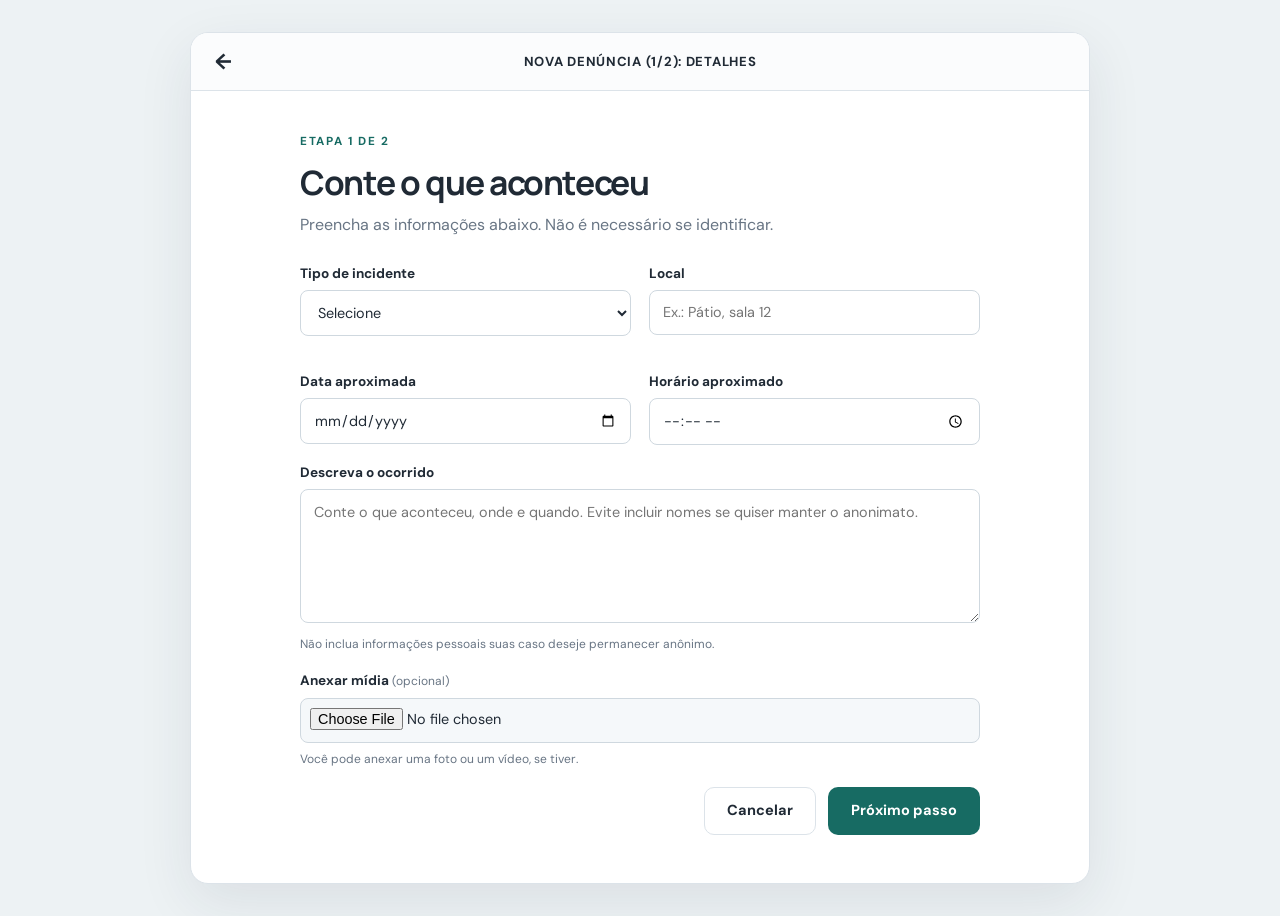
==== denuncia.html @ f92b22c4 "Add files via upload" ====
<!DOCTYPE html>
<html lang="pt-BR">
<head>
  <meta charset="UTF-8">
  <meta name="viewport" content="width=device-width, initial-scale=1.0">
  <title>Nova denúncia — Portal Escolar</title>
  <link rel="stylesheet" href="style.css">
</head>
<body>
  <main class="page-shell">
    <header class="topbar">
      <a class="back-link" href="index.html" aria-label="Voltar ao início">←</a>
      <span>Nova denúncia (1/2): Detalhes</span>
    </header>

    <section class="content form-content">
      <p class="step-label">ETAPA 1 DE 2</p>
      <h1>Conte o que aconteceu</h1>
      <p class="intro">Preencha as informações abaixo. Não é necessário se identificar.</p>

      <form action="sucesso.html" method="get">
        <div class="form-grid">
          <div class="field">
            <label for="tipo">Tipo de incidente</label>
            <select id="tipo" name="tipo" required>
              <option value="">Selecione</option>
              <option>Bullying</option>
              <option>Vandalismo</option>
              <option>Ameaça ou violência</option>
              <option>Problema de segurança</option>
              <option>Discriminação</option>
              <option>Outro</option>
            </select>
          </div>

          <div class="field">
            <label for="local">Local</label>
            <input id="local" name="local" type="text" placeholder="Ex.: Pátio, sala 12">
          </div>

          <div class="field">
            <label for="data">Data aproximada</label>
            <input id="data" name="data" type="date">
          </div>

          <div class="field">
            <label for="hora">Horário aproximado</label>
            <input id="hora" name="hora" type="time">
          </div>
        </div>

        <div class="field">
          <label for="descricao">Descreva o ocorrido</label>
          <textarea id="descricao" name="descricao" rows="5"
            placeholder="Conte o que aconteceu, onde e quando. Evite incluir nomes se quiser manter o anonimato."></textarea>
          <small>Não inclua informações pessoais suas caso deseje permanecer anônimo.</small>
        </div>

        <div class="field">
          <label for="midia">Anexar mídia <span class="optional">(opcional)</span></label>
          <input class="file-input" id="midia" name="midia" type="file" accept="image/*,video/*">
          <small>Você pode anexar uma foto ou um vídeo, se tiver.</small>
        </div>

        <div class="form-actions">
          <a class="button button-secondary" href="index.html">Cancelar</a>
          <button class="button button-primary" type="submit">Próximo passo</button>
        </div>
      </form>
    </section>
  </main>
</body>
</html>
---- style.css ----
@import url('https://fonts.googleapis.com/css2?family=DM+Sans:wght@400;500;600;700&family=Manrope:wght@500;600;700;800&display=swap');

:root {
  --ink: #202a35;
  --muted: #687584;
  --line: #dce3e9;
  --paper: #ffffff;
  --surface: #f5f8fa;
  --primary: #176b63;
  --primary-dark: #10554f;
  --focus: #9ddbd2;
}

* { box-sizing: border-box; }

body {
  margin: 0;
  min-height: 100vh;
  padding: 32px 18px;
  display: grid;
  place-items: center;
  color: var(--ink);
  background: #edf2f4;
  font-family: 'DM Sans', Arial, sans-serif;
}

.page-shell {
  width: min(100%, 900px);
  min-height: 570px;
  overflow: hidden;
  background: var(--paper);
  border: 1px solid var(--line);
  border-radius: 18px;
  box-shadow: 0 18px 55px rgba(29, 48, 61, .09);
}

.topbar {
  min-height: 58px;
  padding: 17px 26px;
  display: flex;
  align-items: center;
  justify-content: center;
  position: relative;
  border-bottom: 1px solid var(--line);
  background: #fbfcfd;
  text-align: center;
  text-transform: uppercase;
  letter-spacing: .055em;
  font-size: .82rem;
  font-weight: 700;
}

.back-link {
  position: absolute;
  left: 24px;
  color: var(--ink);
  text-decoration: none;
  font-size: 1.35rem;
}

.content {
  width: min(100% - 48px, 680px);
  margin: 0 auto;
  padding: 64px 0;
}

.home-content, .success-content { text-align: center; }

.eyebrow, .step-label {
  margin: 0 0 13px;
  color: var(--primary);
  font-size: .73rem;
  font-weight: 700;
  letter-spacing: .14em;
}

h1 {
  margin: 0;
  font-family: 'Manrope', sans-serif;
  font-size: clamp(1.8rem, 4vw, 2.65rem);
  line-height: 1.2;
  letter-spacing: -.04em;
}

.intro {
  max-width: 510px;
  margin: 16px auto 30px;
  color: var(--muted);
  line-height: 1.65;
}

.button {
  min-height: 48px;
  padding: 13px 22px;
  display: inline-flex;
  align-items: center;
  justify-content: center;
  border: 1px solid transparent;
  border-radius: 10px;
  font: 700 .91rem 'DM Sans', sans-serif;
  text-decoration: none;
  cursor: pointer;
  transition: background .2s, transform .2s, border-color .2s;
}

.button:hover { transform: translateY(-1px); }
.button-primary { color: white; background: var(--primary); }
.button-primary:hover { background: var(--primary-dark); }
.button-secondary { color: var(--ink); background: white; border-color: var(--line); }
.button-secondary:hover { background: var(--surface); }

.topics {
  margin: 46px auto 0;
  display: flex;
  justify-content: center;
  gap: clamp(24px, 7vw, 65px);
}

.topic {
  display: grid;
  justify-items: center;
  gap: 8px;
  color: #4d5b68;
  font-size: .82rem;
  font-weight: 600;
}

.topic-icon { font-size: 1.5rem; }

.page-footer {
  padding: 18px;
  border-top: 1px solid var(--line);
  color: var(--muted);
  text-align: center;
  font-size: .75rem;
}

.form-content { padding-top: 42px; padding-bottom: 48px; }
.form-content h1 { font-size: clamp(1.65rem, 3vw, 2.1rem); }
.form-content .intro { margin: 10px 0 26px; }

.form-grid {
  display: grid;
  grid-template-columns: repeat(2, minmax(0, 1fr));
  gap: 18px;
}

.field { min-width: 0; margin-bottom: 19px; }
.field label {
  display: block;
  margin-bottom: 8px;
  font-size: .85rem;
  font-weight: 700;
}

input, select, textarea {
  width: 100%;
  padding: 12px 13px;
  border: 1px solid #cfd8df;
  border-radius: 8px;
  outline: none;
  background: white;
  color: var(--ink);
  font: 400 .9rem 'DM Sans', sans-serif;
}

input, select { min-height: 45px; }
textarea { resize: vertical; line-height: 1.5; }
input:focus, select:focus, textarea:focus {
  border-color: var(--primary);
  box-shadow: 0 0 0 3px rgba(23, 107, 99, .12);
}

small, .optional {
  display: block;
  margin-top: 7px;
  color: var(--muted);
  font-size: .75rem;
  line-height: 1.5;
}
.optional { display: inline; margin: 0; font-weight: 400; }
.file-input { padding: 9px; background: var(--surface); }

.form-actions {
  margin-top: 12px;
  display: flex;
  justify-content: flex-end;
  gap: 12px;
}

.success-content { padding-top: 48px; }
.success-icon {
  width: 82px;
  height: 82px;
  margin: 0 auto 24px;
  display: grid;
  place-items: center;
  border: 2px solid #b8ded7;
  border-radius: 50%;
  color: var(--primary);
  background: #eff9f6;
  font-size: 2.5rem;
  font-weight: 500;
}
.success-content .intro { margin-bottom: 24px; }
.protocol-card {
  width: min(100%, 360px);
  margin: 0 auto;
  padding: 18px;
  display: flex;
  justify-content: center;
  align-items: center;
  gap: 9px;
  border: 1px solid var(--line);
  border-radius: 12px;
  background: var(--surface);
}
.protocol-label { color: var(--muted); font-size: .88rem; }
.protocol-card strong { font-size: 1.1rem; letter-spacing: .04em; }
.help-text { margin: 13px 0 30px; color: var(--muted); font-size: .82rem; }
.success-actions { justify-content: center; flex-wrap: wrap; }

@media (max-width: 600px) {
  body { padding: 12px; place-items: start center; }
  .page-shell { min-height: calc(100vh - 24px); border-radius: 13px; }
  .topbar { padding-inline: 42px; font-size: .72rem; }
  .content { width: min(100% - 36px, 680px); padding-top: 46px; }
  .form-grid { grid-template-columns: 1fr; gap: 0; }
  .form-actions { flex-direction: column-reverse; }
  .form-actions .button { width: 100%; }
  .topics { gap: 22px; }
}
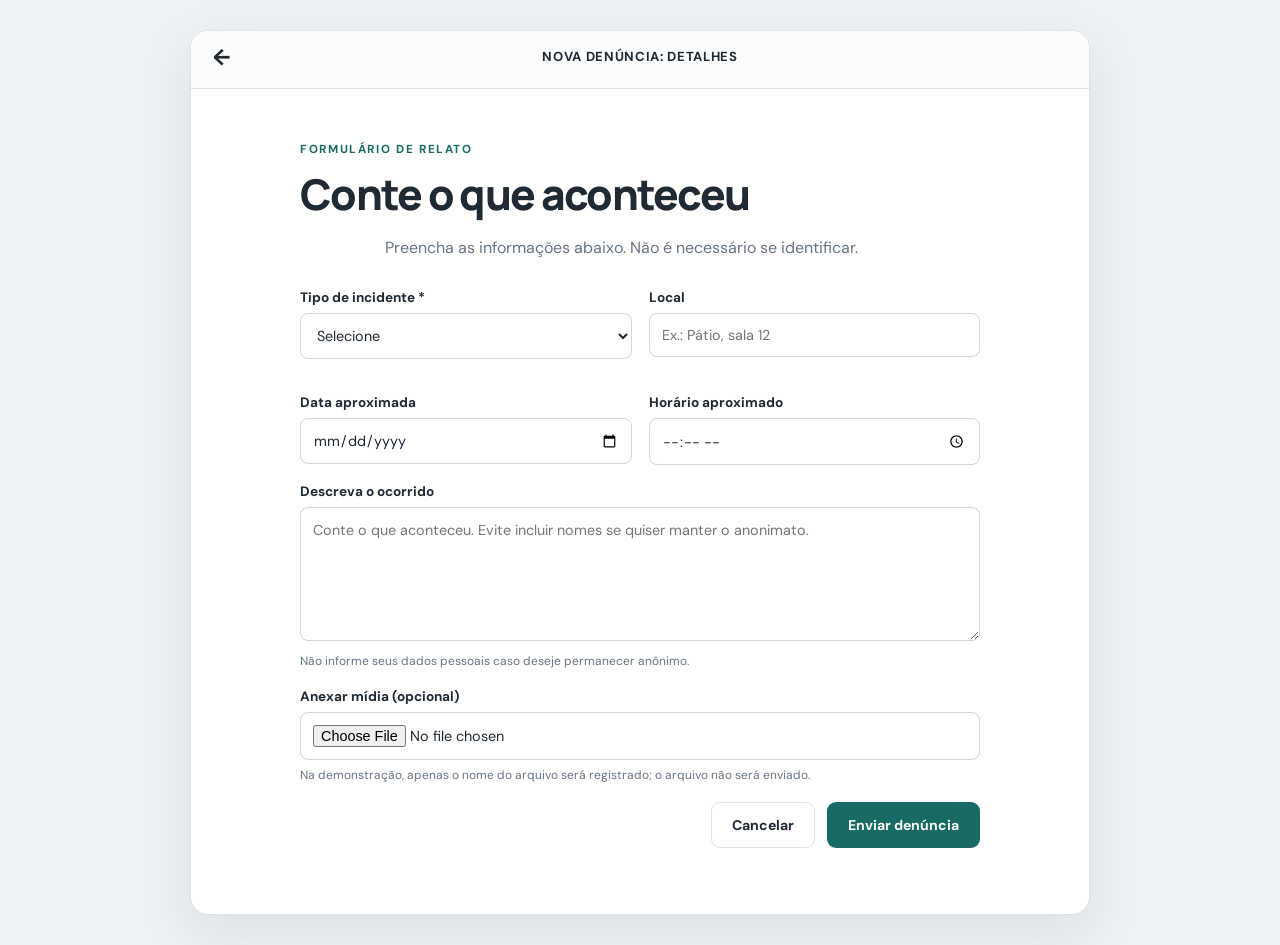
==== commit 14b28714: "Add files via upload" ====
--- a/denuncia.html
+++ b/denuncia.html
@@ -1,73 +1,12 @@
-<!DOCTYPE html>
-<html lang="pt-BR">
-<head>
-  <meta charset="UTF-8">
-  <meta name="viewport" content="width=device-width, initial-scale=1.0">
-  <title>Nova denúncia — Portal Escolar</title>
-  <link rel="stylesheet" href="style.css">
-</head>
-<body>
-  <main class="page-shell">
-    <header class="topbar">
-      <a class="back-link" href="index.html" aria-label="Voltar ao início">←</a>
-      <span>Nova denúncia (1/2): Detalhes</span>
-    </header>
-
-    <section class="content form-content">
-      <p class="step-label">ETAPA 1 DE 2</p>
-      <h1>Conte o que aconteceu</h1>
-      <p class="intro">Preencha as informações abaixo. Não é necessário se identificar.</p>
-
-      <form action="sucesso.html" method="get">
-        <div class="form-grid">
-          <div class="field">
-            <label for="tipo">Tipo de incidente</label>
-            <select id="tipo" name="tipo" required>
-              <option value="">Selecione</option>
-              <option>Bullying</option>
-              <option>Vandalismo</option>
-              <option>Ameaça ou violência</option>
-              <option>Problema de segurança</option>
-              <option>Discriminação</option>
-              <option>Outro</option>
-            </select>
-          </div>
-
-          <div class="field">
-            <label for="local">Local</label>
-            <input id="local" name="local" type="text" placeholder="Ex.: Pátio, sala 12">
-          </div>
-
-          <div class="field">
-            <label for="data">Data aproximada</label>
-            <input id="data" name="data" type="date">
-          </div>
-
-          <div class="field">
-            <label for="hora">Horário aproximado</label>
-            <input id="hora" name="hora" type="time">
-          </div>
-        </div>
-
-        <div class="field">
-          <label for="descricao">Descreva o ocorrido</label>
-          <textarea id="descricao" name="descricao" rows="5"
-            placeholder="Conte o que aconteceu, onde e quando. Evite incluir nomes se quiser manter o anonimato."></textarea>
-          <small>Não inclua informações pessoais suas caso deseje permanecer anônimo.</small>
-        </div>
-
-        <div class="field">
-          <label for="midia">Anexar mídia <span class="optional">(opcional)</span></label>
-          <input class="file-input" id="midia" name="midia" type="file" accept="image/*,video/*">
-          <small>Você pode anexar uma foto ou um vídeo, se tiver.</small>
-        </div>
-
-        <div class="form-actions">
-          <a class="button button-secondary" href="index.html">Cancelar</a>
-          <button class="button button-primary" type="submit">Próximo passo</button>
-        </div>
-      </form>
-    </section>
-  </main>
-</body>
-</html>
+<!doctype html>
+<html lang="pt-BR"><head><meta charset="utf-8"><meta name="viewport" content="width=device-width,initial-scale=1"><title>Nova denúncia</title><link rel="stylesheet" href="style.css"></head>
+<body><main class="page-shell"><header class="topbar"><a class="back" href="index.html">←</a>Nova denúncia: Detalhes</header>
+<section class="content"><p class="eyebrow">FORMULÁRIO DE RELATO</p><h1>Conte o que aconteceu</h1><p class="intro">Preencha as informações abaixo. Não é necessário se identificar.</p>
+<form id="reportForm"><div class="form-grid">
+<div class="field"><label for="tipo">Tipo de incidente *</label><select id="tipo" name="tipo" required><option value="">Selecione</option><option>Bullying</option><option>Vandalismo</option><option>Ameaça ou violência</option><option>Problema de segurança</option><option>Discriminação</option><option>Outro</option></select></div>
+<div class="field"><label for="local">Local</label><input id="local" name="local" placeholder="Ex.: Pátio, sala 12"></div>
+<div class="field"><label for="data">Data aproximada</label><input id="data" name="data" type="date"></div>
+<div class="field"><label for="hora">Horário aproximado</label><input id="hora" name="hora" type="time"></div></div>
+<div class="field"><label for="descricao">Descreva o ocorrido</label><textarea id="descricao" name="descricao" rows="5" placeholder="Conte o que aconteceu. Evite incluir nomes se quiser manter o anonimato."></textarea><small>Não informe seus dados pessoais caso deseje permanecer anônimo.</small></div>
+<div class="field"><label for="midia">Anexar mídia (opcional)</label><input id="midia" name="midia" type="file" accept="image/*,video/*"><small>Na demonstração, apenas o nome do arquivo será registrado; o arquivo não será enviado.</small><span id="fileName" class="file-name"></span></div>
+<div class="actions"><a class="button secondary" href="index.html">Cancelar</a><button class="button primary" type="submit">Enviar denúncia</button></div></form><p id="formMessage" class="message"></p></section></main><script src="app.js"></script></body></html>
--- a/style.css
+++ b/style.css
@@ -1,232 +1,27 @@
 @import url('https://fonts.googleapis.com/css2?family=DM+Sans:wght@400;500;600;700&family=Manrope:wght@500;600;700;800&display=swap');
-
-:root {
-  --ink: #202a35;
-  --muted: #687584;
-  --line: #dce3e9;
-  --paper: #ffffff;
-  --surface: #f5f8fa;
-  --primary: #176b63;
-  --primary-dark: #10554f;
-  --focus: #9ddbd2;
-}
-
-* { box-sizing: border-box; }
-
-body {
-  margin: 0;
-  min-height: 100vh;
-  padding: 32px 18px;
-  display: grid;
-  place-items: center;
-  color: var(--ink);
-  background: #edf2f4;
-  font-family: 'DM Sans', Arial, sans-serif;
-}
-
-.page-shell {
-  width: min(100%, 900px);
-  min-height: 570px;
-  overflow: hidden;
-  background: var(--paper);
-  border: 1px solid var(--line);
-  border-radius: 18px;
-  box-shadow: 0 18px 55px rgba(29, 48, 61, .09);
-}
-
-.topbar {
-  min-height: 58px;
-  padding: 17px 26px;
-  display: flex;
-  align-items: center;
-  justify-content: center;
-  position: relative;
-  border-bottom: 1px solid var(--line);
-  background: #fbfcfd;
-  text-align: center;
-  text-transform: uppercase;
-  letter-spacing: .055em;
-  font-size: .82rem;
-  font-weight: 700;
-}
-
-.back-link {
-  position: absolute;
-  left: 24px;
-  color: var(--ink);
-  text-decoration: none;
-  font-size: 1.35rem;
-}
-
-.content {
-  width: min(100% - 48px, 680px);
-  margin: 0 auto;
-  padding: 64px 0;
-}
-
-.home-content, .success-content { text-align: center; }
-
-.eyebrow, .step-label {
-  margin: 0 0 13px;
-  color: var(--primary);
-  font-size: .73rem;
-  font-weight: 700;
-  letter-spacing: .14em;
-}
-
-h1 {
-  margin: 0;
-  font-family: 'Manrope', sans-serif;
-  font-size: clamp(1.8rem, 4vw, 2.65rem);
-  line-height: 1.2;
-  letter-spacing: -.04em;
-}
-
-.intro {
-  max-width: 510px;
-  margin: 16px auto 30px;
-  color: var(--muted);
-  line-height: 1.65;
-}
-
-.button {
-  min-height: 48px;
-  padding: 13px 22px;
-  display: inline-flex;
-  align-items: center;
-  justify-content: center;
-  border: 1px solid transparent;
-  border-radius: 10px;
-  font: 700 .91rem 'DM Sans', sans-serif;
-  text-decoration: none;
-  cursor: pointer;
-  transition: background .2s, transform .2s, border-color .2s;
-}
-
-.button:hover { transform: translateY(-1px); }
-.button-primary { color: white; background: var(--primary); }
-.button-primary:hover { background: var(--primary-dark); }
-.button-secondary { color: var(--ink); background: white; border-color: var(--line); }
-.button-secondary:hover { background: var(--surface); }
-
-.topics {
-  margin: 46px auto 0;
-  display: flex;
-  justify-content: center;
-  gap: clamp(24px, 7vw, 65px);
-}
-
-.topic {
-  display: grid;
-  justify-items: center;
-  gap: 8px;
-  color: #4d5b68;
-  font-size: .82rem;
-  font-weight: 600;
-}
-
-.topic-icon { font-size: 1.5rem; }
-
-.page-footer {
-  padding: 18px;
-  border-top: 1px solid var(--line);
-  color: var(--muted);
-  text-align: center;
-  font-size: .75rem;
-}
-
-.form-content { padding-top: 42px; padding-bottom: 48px; }
-.form-content h1 { font-size: clamp(1.65rem, 3vw, 2.1rem); }
-.form-content .intro { margin: 10px 0 26px; }
-
-.form-grid {
-  display: grid;
-  grid-template-columns: repeat(2, minmax(0, 1fr));
-  gap: 18px;
-}
-
-.field { min-width: 0; margin-bottom: 19px; }
-.field label {
-  display: block;
-  margin-bottom: 8px;
-  font-size: .85rem;
-  font-weight: 700;
-}
-
-input, select, textarea {
-  width: 100%;
-  padding: 12px 13px;
-  border: 1px solid #cfd8df;
-  border-radius: 8px;
-  outline: none;
-  background: white;
-  color: var(--ink);
-  font: 400 .9rem 'DM Sans', sans-serif;
-}
-
-input, select { min-height: 45px; }
-textarea { resize: vertical; line-height: 1.5; }
-input:focus, select:focus, textarea:focus {
-  border-color: var(--primary);
-  box-shadow: 0 0 0 3px rgba(23, 107, 99, .12);
-}
-
-small, .optional {
-  display: block;
-  margin-top: 7px;
-  color: var(--muted);
-  font-size: .75rem;
-  line-height: 1.5;
-}
-.optional { display: inline; margin: 0; font-weight: 400; }
-.file-input { padding: 9px; background: var(--surface); }
-
-.form-actions {
-  margin-top: 12px;
-  display: flex;
-  justify-content: flex-end;
-  gap: 12px;
-}
-
-.success-content { padding-top: 48px; }
-.success-icon {
-  width: 82px;
-  height: 82px;
-  margin: 0 auto 24px;
-  display: grid;
-  place-items: center;
-  border: 2px solid #b8ded7;
-  border-radius: 50%;
-  color: var(--primary);
-  background: #eff9f6;
-  font-size: 2.5rem;
-  font-weight: 500;
-}
-.success-content .intro { margin-bottom: 24px; }
-.protocol-card {
-  width: min(100%, 360px);
-  margin: 0 auto;
-  padding: 18px;
-  display: flex;
-  justify-content: center;
-  align-items: center;
-  gap: 9px;
-  border: 1px solid var(--line);
-  border-radius: 12px;
-  background: var(--surface);
-}
-.protocol-label { color: var(--muted); font-size: .88rem; }
-.protocol-card strong { font-size: 1.1rem; letter-spacing: .04em; }
-.help-text { margin: 13px 0 30px; color: var(--muted); font-size: .82rem; }
-.success-actions { justify-content: center; flex-wrap: wrap; }
-
-@media (max-width: 600px) {
-  body { padding: 12px; place-items: start center; }
-  .page-shell { min-height: calc(100vh - 24px); border-radius: 13px; }
-  .topbar { padding-inline: 42px; font-size: .72rem; }
-  .content { width: min(100% - 36px, 680px); padding-top: 46px; }
-  .form-grid { grid-template-columns: 1fr; gap: 0; }
-  .form-actions { flex-direction: column-reverse; }
-  .form-actions .button { width: 100%; }
-  .topics { gap: 22px; }
-}
+:root{--ink:#202a35;--muted:#687584;--line:#dce3e9;--surface:#f5f8fa;--primary:#176b63;--primary-dark:#10554f}
+*{box-sizing:border-box}body{margin:0;min-height:100vh;padding:30px 16px;display:grid;place-items:center;background:#edf2f4;color:var(--ink);font-family:'DM Sans',Arial,sans-serif}
+.page-shell{width:min(100%,900px);min-height:560px;overflow:hidden;background:#fff;border:1px solid var(--line);border-radius:18px;box-shadow:0 18px 55px #1d303d17}
+.topbar{min-height:58px;padding:17px 48px;position:relative;border-bottom:1px solid var(--line);background:#fbfcfd;text-align:center;text-transform:uppercase;letter-spacing:.05em;font-size:.82rem;font-weight:700}
+.back{position:absolute;left:22px;top:12px;color:var(--ink);text-decoration:none;font-size:1.4rem}
+.content{width:min(100% - 48px,680px);margin:auto;padding:52px 0}.home-content,.success{text-align:center}
+.eyebrow{margin:0 0 12px;color:var(--primary);font-size:.73rem;font-weight:700;letter-spacing:.14em}
+h1{margin:0;font:800 clamp(1.8rem,4vw,2.65rem)/1.2 'Manrope',sans-serif;letter-spacing:-.04em}
+.intro{max-width:510px;margin:15px auto 28px;color:var(--muted);line-height:1.65}
+.button{min-height:46px;padding:12px 20px;display:inline-flex;align-items:center;justify-content:center;border:1px solid transparent;border-radius:9px;font:700 .88rem 'DM Sans',sans-serif;text-decoration:none;cursor:pointer}
+.primary{background:var(--primary);color:white}.primary:hover{background:var(--primary-dark)}.secondary{background:#fff;color:var(--ink);border-color:var(--line)}
+.topics{margin:44px auto 0;display:flex;justify-content:center;gap:55px}.topics div{display:grid;justify-items:center;gap:7px;font-size:1.35rem}.topics span{font-size:.82rem;color:#4d5b68;font-weight:600}
+.management-entry{max-width:420px;margin:45px auto 0;padding-top:23px;border-top:1px solid var(--line)}.management-entry p{color:var(--muted);font-size:.82rem}
+footer{padding:18px;border-top:1px solid var(--line);text-align:center;color:var(--muted);font-size:.75rem}
+.form-grid{display:grid;grid-template-columns:repeat(2,minmax(0,1fr));gap:17px}.field{margin-bottom:18px;min-width:0}.field label{display:block;margin-bottom:7px;font-size:.85rem;font-weight:700}
+input,select,textarea{width:100%;padding:12px;border:1px solid #cfd8df;border-radius:8px;background:#fff;color:var(--ink);font:400 .9rem 'DM Sans',sans-serif;outline:none}input,select{min-height:44px}textarea{resize:vertical;line-height:1.5}
+input:focus,select:focus,textarea:focus{border-color:var(--primary);box-shadow:0 0 0 3px #176b631f}small{display:block;margin-top:6px;color:var(--muted);font-size:.75rem;line-height:1.5}.file-name{color:var(--primary)}
+.actions{margin-top:12px;display:flex;justify-content:flex-end;gap:12px}.message{color:#a22;font-size:.85rem}
+.success{padding-top:48px}.success-icon{width:80px;height:80px;margin:0 auto 22px;display:grid;place-items:center;border:2px solid #b8ded7;border-radius:50%;background:#eff9f6;color:var(--primary);font-size:2.5rem}
+.protocol{width:min(100%,360px);margin:auto;padding:18px;display:flex;justify-content:center;gap:10px;border:1px solid var(--line);border-radius:12px;background:var(--surface)}.protocol span,.help{color:var(--muted);font-size:.85rem}.protocol strong{font-size:1.05rem}.help{margin:14px 0 28px}.centered{justify-content:center;flex-wrap:wrap}
+.management h1{font-size:clamp(1.7rem,3vw,2.2rem)}.management .intro{margin:10px 0 24px}
+.summary{display:grid;grid-template-columns:1fr 1fr;gap:14px;margin:24px 0 30px}.summary div{padding:17px;border:1px solid var(--line);border-radius:11px;background:var(--surface);display:flex;flex-direction:column;gap:4px}.summary strong{color:var(--primary);font:800 1.8rem 'Manrope',sans-serif}.summary span{color:var(--muted);font-size:.8rem}
+.list-heading{display:flex;align-items:center;justify-content:space-between;gap:12px;margin-bottom:14px}.list-heading h2{margin:0;font:700 1.1rem 'Manrope',sans-serif}.small{min-height:36px;padding:8px 12px;font-size:.76rem}.danger{color:#9b3030;background:#fff;border-color:#e8caca}
+.reports-list{display:grid;gap:13px}.report-card{padding:17px;border:1px solid var(--line);border-radius:11px}.report-head{display:flex;justify-content:space-between;gap:12px;padding-bottom:12px;border-bottom:1px solid var(--line)}.report-head div{display:grid;gap:4px}.report-head small{margin:0}.status{align-self:start;padding:6px 9px;border-radius:20px;background:#fff5d9;color:#795b16;font-size:.7rem;font-weight:700}.report-card p{margin:9px 0;color:#53616d;font-size:.84rem;line-height:1.5;overflow-wrap:anywhere}.report-card p b{color:var(--ink)}.empty{padding:32px 18px;border:1px dashed #cbd5dc;border-radius:11px;text-align:center;color:var(--muted)}.empty p{font-size:.82rem}
+.warning{margin-top:22px;padding:13px;border-left:3px solid #d7a947;background:#fffaf0;color:#75613a;font-size:.75rem;line-height:1.55}
+@media(max-width:600px){body{padding:10px;place-items:start center}.page-shell{min-height:calc(100vh - 20px);border-radius:12px}.content{width:calc(100% - 36px);padding-top:40px}.form-grid{grid-template-columns:1fr;gap:0}.actions{flex-direction:column-reverse}.actions .button{width:100%}.topics{gap:24px}.list-heading{align-items:flex-start;flex-direction:column}.report-head{flex-direction:column}}
